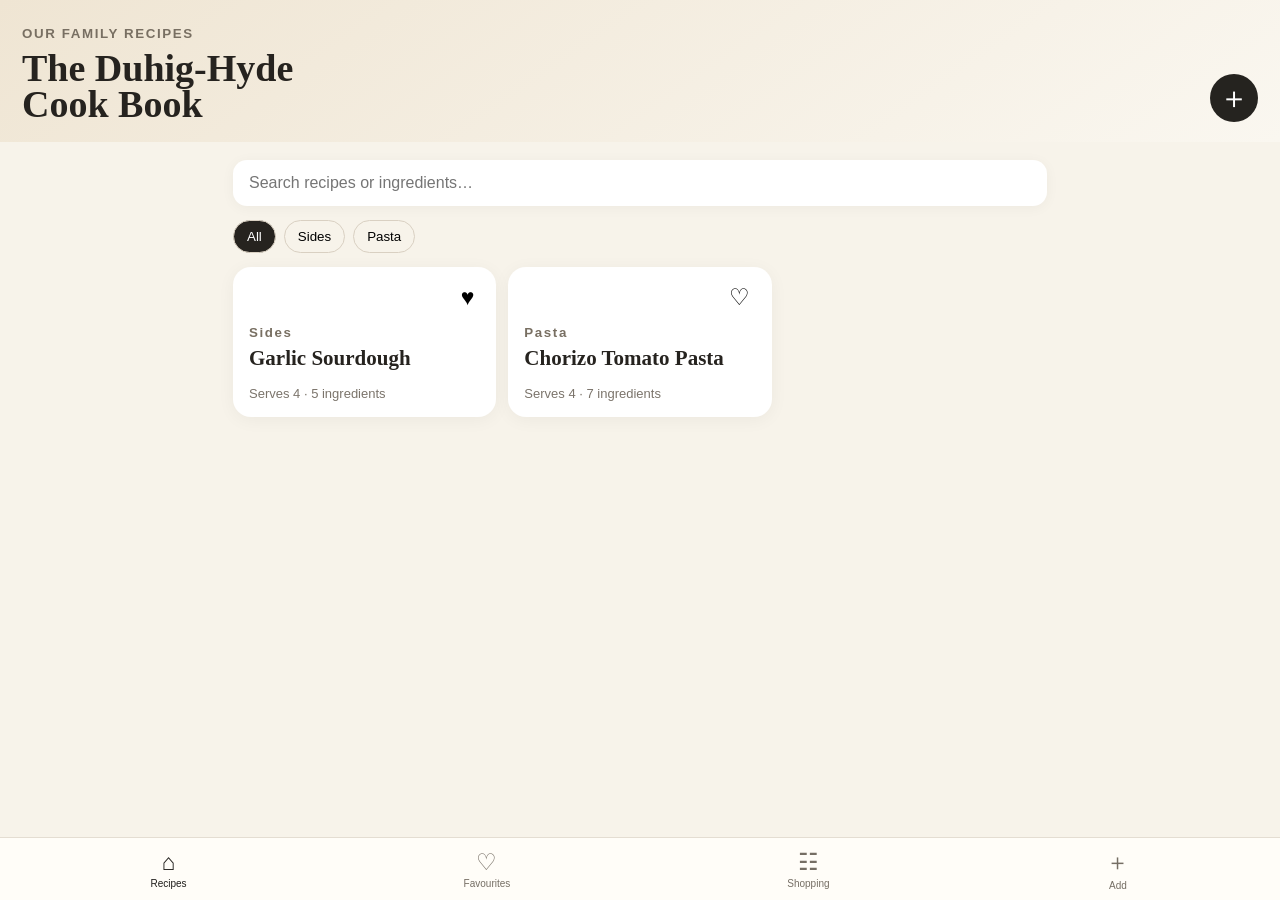
==== index.html @ 25427b51 "Add files via upload" ====
<!doctype html><html lang="en"><head><meta charset="utf-8"><meta name="viewport" content="width=device-width,initial-scale=1,viewport-fit=cover"><meta name="theme-color" content="#f7f3ea"><link rel="manifest" href="manifest.webmanifest"><link rel="apple-touch-icon" href="icon.svg"><title>The Duhig-Hyde Cook Book</title><link rel="stylesheet" href="style.css"></head><body><header><div><small>OUR FAMILY RECIPES</small><h1>The Duhig-Hyde<br>Cook Book</h1></div><button id="addTop" class="round">＋</button></header><main><input id="search" placeholder="Search recipes or ingredients…"><div id="cats" class="chips"></div><section id="recipes" class="grid"></section><section id="shopping" class="panel hidden"><div class="panelHead"><h2>Shopping List</h2><button id="clearShop">Clear</button></div><div id="shopItems"></div></section></main><nav><button data-view="recipes" class="active">⌂<span>Recipes</span></button><button data-view="favs">♡<span>Favourites</span></button><button data-view="shopping">☷<span>Shopping</span></button><button id="addNav">＋<span>Add</span></button></nav><dialog id="modal"><form id="recipeForm" method="dialog"><div class="modalHead"><button type="button" id="cancel">Cancel</button><h2 id="formTitle">Add Recipe</h2><button type="submit">Save</button></div><input type="hidden" id="rid"><label>Recipe name<input id="name" required></label><div class="row"><label>Category<input id="category" placeholder="Pasta"></label><label>Serves<input id="serves" type="number" min="1" value="4"></label></div><label>Ingredients <small>(one per line)</small><textarea id="ingredients" rows="8" required></textarea></label><label>Method <small>(one step per line)</small><textarea id="method" rows="8" required></textarea></label></form></dialog><dialog id="detail"><article id="detailBody"></article></dialog><script src="app.js"></script></body></html>
---- style.css ----
:root{font-family:-apple-system,BlinkMacSystemFont,"Segoe UI",sans-serif;color:#26231f;background:#f7f3ea}*{box-sizing:border-box}body{margin:0;padding-bottom:92px}header{padding:calc(24px + env(safe-area-inset-top)) 22px 20px;display:flex;justify-content:space-between;align-items:end;background:linear-gradient(145deg,#efe5d3,#faf7f0)}small{letter-spacing:.12em;color:#786f62;font-weight:700}h1{font-family:Georgia,serif;font-size:38px;line-height:.95;margin:8px 0 0}.round{border:0;border-radius:50%;width:48px;height:48px;font-size:30px;background:#25231f;color:white}main{padding:18px}#search{width:100%;border:0;border-radius:14px;padding:14px 16px;font-size:16px;background:white;box-shadow:0 2px 14px #0000000b}.chips{display:flex;gap:8px;overflow:auto;padding:14px 0}.chips button{white-space:nowrap;border:1px solid #d9d0c2;background:transparent;border-radius:999px;padding:8px 13px}.chips button.active{background:#26231f;color:white}.grid{display:grid;grid-template-columns:1fr 1fr;gap:12px}.card{background:white;border-radius:18px;padding:16px;min-height:150px;display:flex;flex-direction:column;justify-content:space-between;box-shadow:0 3px 18px #0000000c}.card h3{font-family:Georgia,serif;font-size:21px;margin:5px 0}.card .meta{font-size:13px;color:#7b746b}.heart{align-self:flex-end;border:0;background:none;font-size:23px}.panel{background:white;border-radius:18px;padding:16px}.panelHead{display:flex;justify-content:space-between;align-items:center}.shoprow{display:flex;gap:10px;padding:10px 0;border-bottom:1px solid #eee}.hidden{display:none!important}nav{position:fixed;bottom:0;left:0;right:0;padding:8px 12px calc(8px + env(safe-area-inset-bottom));display:flex;justify-content:space-around;background:#fffdf9eF;backdrop-filter:blur(18px);border-top:1px solid #e4ddd2}nav button{border:0;background:none;font-size:23px;color:#756e64}nav span{display:block;font-size:10px;margin-top:2px}nav .active{color:#1f1d1a}dialog{border:0;border-radius:20px;padding:0;width:min(94%,600px);max-height:88vh;background:#f8f4ec}dialog::backdrop{background:#0007}form,article{padding:18px}.modalHead{display:flex;justify-content:space-between;align-items:center;margin-bottom:14px}.modalHead button,.panelHead button{border:0;background:none;color:#5e6f55;font-weight:700}label{display:block;font-weight:650;margin:12px 0}label input,label textarea{display:block;width:100%;margin-top:6px;border:1px solid #ddd3c4;border-radius:12px;padding:11px;font:inherit;background:white}.row{display:flex;gap:10px}.row label{flex:1}.detailTop{display:flex;justify-content:space-between}.detailTop button{border:0;background:none;font-size:20px}.ingredients li,.steps li{margin:9px 0;line-height:1.4}.actions{display:flex;gap:8px;margin:18px 0}.actions button{flex:1;border:0;border-radius:12px;padding:11px;background:#2d2a25;color:white}.actions button.secondary{background:#e9e1d5;color:#2d2a25}@media(min-width:700px){.grid{grid-template-columns:repeat(3,1fr)}main{max-width:850px;margin:auto}}
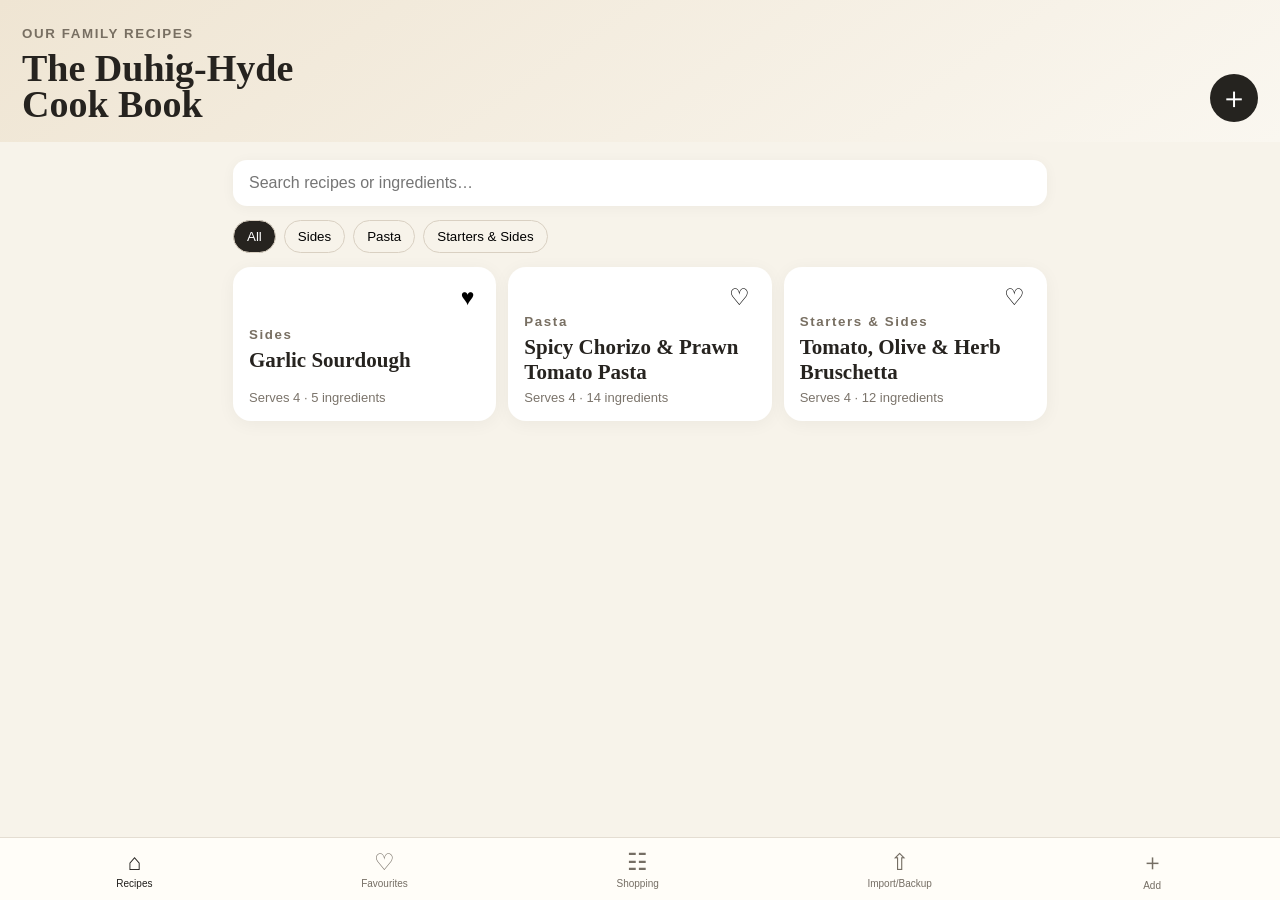
==== commit d3cd786c: "Add files via upload" ====
--- a/index.html
+++ b/index.html
@@ -1 +1 @@
-<!doctype html><html lang="en"><head><meta charset="utf-8"><meta name="viewport" content="width=device-width,initial-scale=1,viewport-fit=cover"><meta name="theme-color" content="#f7f3ea"><link rel="manifest" href="manifest.webmanifest"><link rel="apple-touch-icon" href="icon.svg"><title>The Duhig-Hyde Cook Book</title><link rel="stylesheet" href="style.css"></head><body><header><div><small>OUR FAMILY RECIPES</small><h1>The Duhig-Hyde<br>Cook Book</h1></div><button id="addTop" class="round">＋</button></header><main><input id="search" placeholder="Search recipes or ingredients…"><div id="cats" class="chips"></div><section id="recipes" class="grid"></section><section id="shopping" class="panel hidden"><div class="panelHead"><h2>Shopping List</h2><button id="clearShop">Clear</button></div><div id="shopItems"></div></section></main><nav><button data-view="recipes" class="active">⌂<span>Recipes</span></button><button data-view="favs">♡<span>Favourites</span></button><button data-view="shopping">☷<span>Shopping</span></button><button id="addNav">＋<span>Add</span></button></nav><dialog id="modal"><form id="recipeForm" method="dialog"><div class="modalHead"><button type="button" id="cancel">Cancel</button><h2 id="formTitle">Add Recipe</h2><button type="submit">Save</button></div><input type="hidden" id="rid"><label>Recipe name<input id="name" required></label><div class="row"><label>Category<input id="category" placeholder="Pasta"></label><label>Serves<input id="serves" type="number" min="1" value="4"></label></div><label>Ingredients <small>(one per line)</small><textarea id="ingredients" rows="8" required></textarea></label><label>Method <small>(one step per line)</small><textarea id="method" rows="8" required></textarea></label></form></dialog><dialog id="detail"><article id="detailBody"></article></dialog><script src="app.js"></script></body></html>
+<!doctype html><html lang="en"><head><meta charset="utf-8"><meta name="viewport" content="width=device-width,initial-scale=1,viewport-fit=cover"><meta name="theme-color" content="#f7f3ea"><link rel="manifest" href="manifest.webmanifest"><link rel="apple-touch-icon" href="icon.svg"><title>The Duhig-Hyde Cook Book</title><link rel="stylesheet" href="style.css"></head><body><header><div><small>OUR FAMILY RECIPES</small><h1>The Duhig-Hyde<br>Cook Book</h1></div><button id="addTop" class="round">＋</button></header><main><input id="search" placeholder="Search recipes or ingredients…"><div id="cats" class="chips"></div><section id="recipes" class="grid"></section><section id="shopping" class="panel hidden"><div class="panelHead"><h2>Shopping List</h2><button id="clearShop">Clear</button></div><div id="shopItems"></div></section></main><nav><button data-view="recipes" class="active">⌂<span>Recipes</span></button><button data-view="favs">♡<span>Favourites</span></button><button data-view="shopping">☷<span>Shopping</span></button><button id="toolsNav">⇧<span>Import/Backup</span></button><button id="addNav">＋<span>Add</span></button></nav><dialog id="modal"><form id="recipeForm" method="dialog"><div class="modalHead"><button type="button" id="cancel">Cancel</button><h2 id="formTitle">Add Recipe</h2><button type="submit">Save</button></div><input type="hidden" id="rid"><label>Recipe name<input id="name" required></label><div class="row"><label>Category<input id="category" placeholder="Pasta"></label><label>Serves<input id="serves" type="number" min="1" value="4"></label></div><label>Ingredients <small>(one per line)</small><textarea id="ingredients" rows="8" required></textarea></label><label>Method <small>(one step per line)</small><textarea id="method" rows="8" required></textarea></label></form></dialog><dialog id="tools"><article><div class="modalHead"><button type="button" id="closeTools">Close</button><h2>Import & Backup</h2><span></span></div><h3>Import a recipe</h3><p class="hint">Paste a Duhig-Hyde recipe block below, then tap Import Recipe.</p><textarea id="importText" rows="12" placeholder="Name: Tomato, Olive & Herb Bruschetta&#10;Category: Starters & Sides&#10;Serves: 4&#10;&#10;Ingredients:&#10;- 300g cherry tomatoes...&#10;&#10;Method:&#10;1. Mix...&#10;&#10;Note: Best served immediately."></textarea><div class="actions"><button id="importBtn">Import Recipe</button></div><hr><h3>Backup your cookbook</h3><p class="hint">Export saves all recipes to a JSON backup file. Import Backup restores recipes from one of those files.</p><div class="actions"><button id="exportBtn">Export Backup</button><button id="backupImportBtn" class="secondary">Import Backup</button></div><input id="backupFile" type="file" accept="application/json,.json" hidden></article></dialog><dialog id="detail"><article id="detailBody"></article></dialog><script src="app.js"></script></body></html>
--- a/style.css
+++ b/style.css
@@ -1 +1,2 @@
 :root{font-family:-apple-system,BlinkMacSystemFont,"Segoe UI",sans-serif;color:#26231f;background:#f7f3ea}*{box-sizing:border-box}body{margin:0;padding-bottom:92px}header{padding:calc(24px + env(safe-area-inset-top)) 22px 20px;display:flex;justify-content:space-between;align-items:end;background:linear-gradient(145deg,#efe5d3,#faf7f0)}small{letter-spacing:.12em;color:#786f62;font-weight:700}h1{font-family:Georgia,serif;font-size:38px;line-height:.95;margin:8px 0 0}.round{border:0;border-radius:50%;width:48px;height:48px;font-size:30px;background:#25231f;color:white}main{padding:18px}#search{width:100%;border:0;border-radius:14px;padding:14px 16px;font-size:16px;background:white;box-shadow:0 2px 14px #0000000b}.chips{display:flex;gap:8px;overflow:auto;padding:14px 0}.chips button{white-space:nowrap;border:1px solid #d9d0c2;background:transparent;border-radius:999px;padding:8px 13px}.chips button.active{background:#26231f;color:white}.grid{display:grid;grid-template-columns:1fr 1fr;gap:12px}.card{background:white;border-radius:18px;padding:16px;min-height:150px;display:flex;flex-direction:column;justify-content:space-between;box-shadow:0 3px 18px #0000000c}.card h3{font-family:Georgia,serif;font-size:21px;margin:5px 0}.card .meta{font-size:13px;color:#7b746b}.heart{align-self:flex-end;border:0;background:none;font-size:23px}.panel{background:white;border-radius:18px;padding:16px}.panelHead{display:flex;justify-content:space-between;align-items:center}.shoprow{display:flex;gap:10px;padding:10px 0;border-bottom:1px solid #eee}.hidden{display:none!important}nav{position:fixed;bottom:0;left:0;right:0;padding:8px 12px calc(8px + env(safe-area-inset-bottom));display:flex;justify-content:space-around;background:#fffdf9eF;backdrop-filter:blur(18px);border-top:1px solid #e4ddd2}nav button{border:0;background:none;font-size:23px;color:#756e64}nav span{display:block;font-size:10px;margin-top:2px}nav .active{color:#1f1d1a}dialog{border:0;border-radius:20px;padding:0;width:min(94%,600px);max-height:88vh;background:#f8f4ec}dialog::backdrop{background:#0007}form,article{padding:18px}.modalHead{display:flex;justify-content:space-between;align-items:center;margin-bottom:14px}.modalHead button,.panelHead button{border:0;background:none;color:#5e6f55;font-weight:700}label{display:block;font-weight:650;margin:12px 0}label input,label textarea{display:block;width:100%;margin-top:6px;border:1px solid #ddd3c4;border-radius:12px;padding:11px;font:inherit;background:white}.row{display:flex;gap:10px}.row label{flex:1}.detailTop{display:flex;justify-content:space-between}.detailTop button{border:0;background:none;font-size:20px}.ingredients li,.steps li{margin:9px 0;line-height:1.4}.actions{display:flex;gap:8px;margin:18px 0}.actions button{flex:1;border:0;border-radius:12px;padding:11px;background:#2d2a25;color:white}.actions button.secondary{background:#e9e1d5;color:#2d2a25}@media(min-width:700px){.grid{grid-template-columns:repeat(3,1fr)}main{max-width:850px;margin:auto}}
+#tools textarea{width:100%;border:1px solid #ddd3c4;border-radius:12px;padding:11px;font:inherit;background:white;resize:vertical}.hint{color:#6f685f;line-height:1.45;font-size:14px}#tools hr{border:0;border-top:1px solid #ddd3c4;margin:24px 0}#tools h3{font-family:Georgia,serif;margin-bottom:4px}
